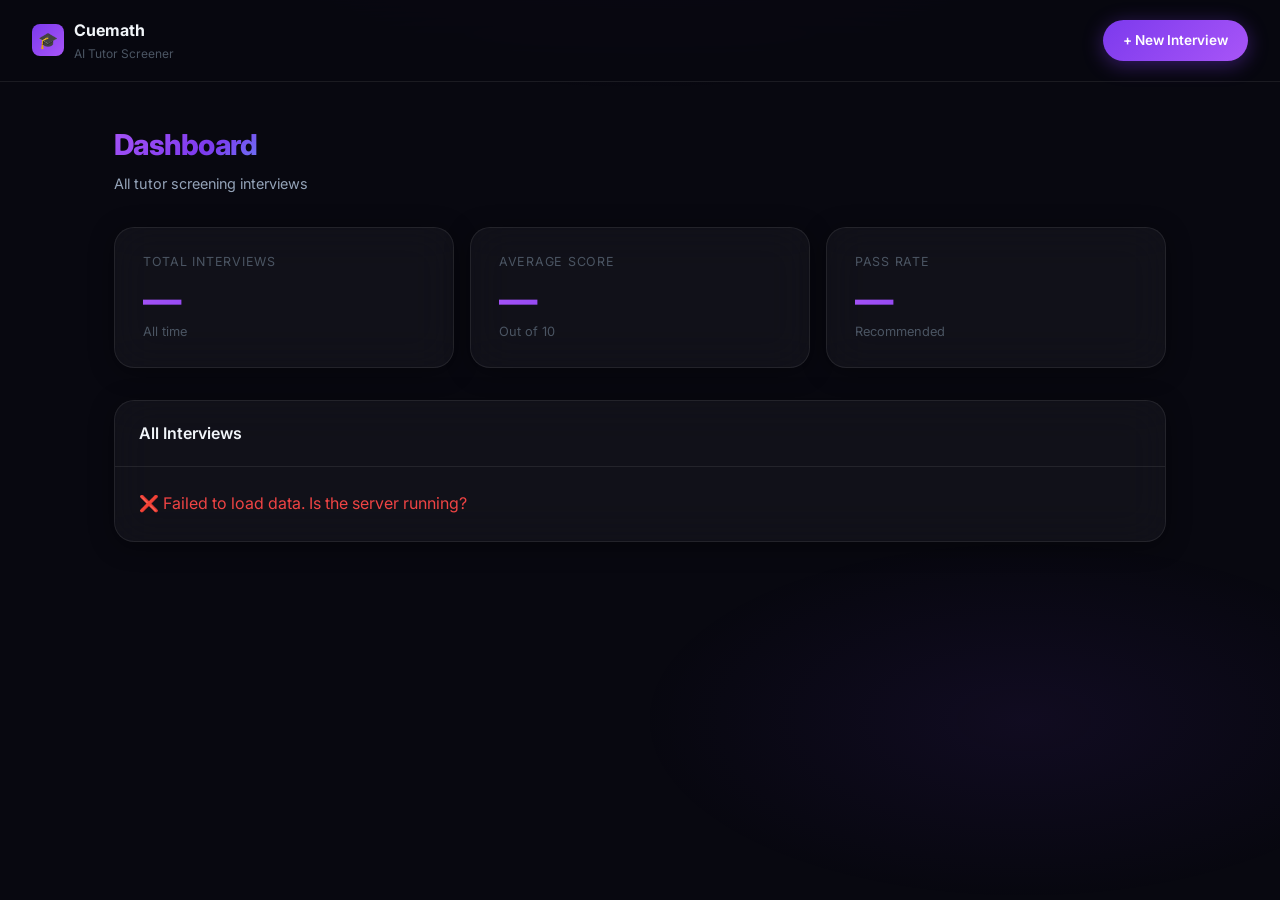
==== frontend/dashboard.html @ 93044265 "feat: full implementation - backend + premium frontend + dashboard" ====
<!DOCTYPE html>
<html lang="en">
<head>
  <meta charset="UTF-8" />
  <meta name="viewport" content="width=device-width, initial-scale=1.0" />
  <title>Dashboard — Cuemath AI Tutor Screener</title>
  <meta name="description" content="Admin dashboard for Cuemath AI Tutor Screener — view all past interviews and assessment results." />
  <link rel="stylesheet" href="style.css" />
  <link rel="icon" href="data:image/svg+xml,<svg xmlns='http://www.w3.org/2000/svg' viewBox='0 0 100 100'><text y='.9em' font-size='90'>📋</text></svg>" />
  <style>
    .page { position: relative; z-index: 1; min-height: 100vh; }

    /* NAV */
    .nav {
      display: flex; align-items: center; justify-content: space-between;
      padding: 18px 32px; border-bottom: 1px solid var(--border-glass);
      background: rgba(8,8,16,0.8); backdrop-filter: blur(20px);
      position: sticky; top: 0; z-index: 100;
    }
    .nav-left { display: flex; align-items: center; gap: 10px; }
    .nav-logo-dot {
      width: 32px; height: 32px; border-radius: 8px;
      background: linear-gradient(135deg, #7c3aed, #a855f7);
      display: flex; align-items: center; justify-content: center; font-size: 16px;
    }
    .nav-text { font-weight: 700; font-size: 1rem; }
    .nav-sub  { font-size: 0.75rem; color: var(--text-muted); }

    /* MAIN */
    main { max-width: 1100px; margin: 0 auto; padding: 40px 24px 80px; }

    /* PAGE HEADER */
    .page-header {
      display: flex; align-items: flex-end; justify-content: space-between; margin-bottom: 32px; flex-wrap: wrap; gap: 16px;
    }
    .page-header h1 { font-size: 1.8rem; margin-bottom: 4px; }
    .page-header p { font-size: 0.9rem; }

    /* STATS ROW */
    .stats-row {
      display: grid; grid-template-columns: repeat(3, 1fr); gap: 16px; margin-bottom: 32px;
    }
    .stat-card { padding: 24px 28px; }
    .stat-label { font-size: 0.78rem; text-transform: uppercase; letter-spacing: 0.06em; color: var(--text-muted); margin-bottom: 8px; }
    .stat-value { font-size: 2.4rem; font-weight: 800; line-height: 1; }
    .stat-sub   { font-size: 0.8rem; color: var(--text-muted); margin-top: 4px; }

    /* TABLE */
    .table-card { overflow: hidden; }
    .table-header {
      display: flex; align-items: center; justify-content: space-between;
      padding: 20px 24px; border-bottom: 1px solid var(--border-glass);
    }
    .table-header h2 { font-size: 1rem; font-weight: 600; }

    .sessions-table { width: 100%; border-collapse: collapse; }
    .sessions-table th {
      padding: 12px 20px; text-align: left; font-size: 0.75rem; font-weight: 600;
      text-transform: uppercase; letter-spacing: 0.06em; color: var(--text-muted);
      border-bottom: 1px solid var(--border-glass); background: rgba(0,0,0,0.2);
    }
    .sessions-table td {
      padding: 14px 20px; font-size: 0.88rem; color: var(--text-primary);
      border-bottom: 1px solid rgba(255,255,255,0.04);
      vertical-align: middle;
    }
    .sessions-table tr:hover td { background: rgba(255,255,255,0.02); }
    .sessions-table tr:last-child td { border-bottom: none; }

    .candidate-cell { display: flex; align-items: center; gap: 10px; }
    .cand-avatar {
      width: 34px; height: 34px; border-radius: 50%; flex-shrink: 0;
      background: linear-gradient(135deg, rgba(124,58,237,0.3), rgba(168,85,247,0.2));
      border: 1px solid rgba(124,58,237,0.3);
      display: flex; align-items: center; justify-content: center;
      font-size: 14px; font-weight: 700; color: var(--accent-light);
    }
    .cand-name { font-weight: 600; }
    .cand-date { font-size: 0.75rem; color: var(--text-muted); }

    .score-pill {
      display: inline-flex; align-items: center; gap: 4px;
      padding: 3px 10px; border-radius: var(--radius-full);
      font-weight: 700; font-size: 0.85rem;
    }
    .score-high { background: rgba(16,185,129,0.15); color: var(--accent-green); }
    .score-mid  { background: rgba(245,158,11,0.15);  color: var(--accent-amber); }
    .score-low  { background: rgba(239,68,68,0.15);   color: var(--accent-red);   }
    .score-none { background: rgba(148,163,184,0.1);  color: var(--text-muted);   }

    /* Empty state */
    .empty-state {
      display: flex; flex-direction: column; align-items: center;
      padding: 80px 40px; text-align: center; gap: 16px;
    }
    .empty-icon { font-size: 48px; }

    /* Loading skeleton */
    .skeleton {
      background: linear-gradient(90deg, rgba(255,255,255,0.05) 25%, rgba(255,255,255,0.1) 50%, rgba(255,255,255,0.05) 75%);
      background-size: 200% 100%;
      animation: shimmer 1.5s infinite;
      border-radius: 6px; height: 16px;
    }

    @media (max-width: 768px) {
      .stats-row { grid-template-columns: 1fr 1fr; }
      .sessions-table th:nth-child(4),
      .sessions-table td:nth-child(4) { display: none; }
      .nav { padding: 14px 20px; }
    }
    @media (max-width: 480px) {
      .stats-row { grid-template-columns: 1fr; }
    }
  </style>
</head>
<body>
<div class="page">

  <!-- NAV -->
  <nav class="nav">
    <div class="nav-left">
      <div class="nav-logo-dot">🎓</div>
      <div>
        <div class="nav-text">Cuemath</div>
        <div class="nav-sub">AI Tutor Screener</div>
      </div>
    </div>
    <a href="index.html" class="btn btn-primary" style="font-size:0.85rem; padding:10px 20px">+ New Interview</a>
  </nav>

  <main>

    <!-- Page Header -->
    <div class="page-header animate-fadeIn">
      <div>
        <h1 class="gradient-text">Dashboard</h1>
        <p>All tutor screening interviews</p>
      </div>
      <div id="last-updated" style="font-size:0.8rem; color:var(--text-muted)"></div>
    </div>

    <!-- Stats -->
    <div class="stats-row" id="stats-row">
      <div class="glass-card stat-card animate-fadeIn">
        <div class="stat-label">Total Interviews</div>
        <div class="stat-value gradient-text" id="stat-total">—</div>
        <div class="stat-sub">All time</div>
      </div>
      <div class="glass-card stat-card animate-fadeIn" style="animation-delay:0.1s">
        <div class="stat-label">Average Score</div>
        <div class="stat-value gradient-text" id="stat-avg">—</div>
        <div class="stat-sub">Out of 10</div>
      </div>
      <div class="glass-card stat-card animate-fadeIn" style="animation-delay:0.2s">
        <div class="stat-label">Pass Rate</div>
        <div class="stat-value gradient-text" id="stat-pass">—</div>
        <div class="stat-sub">Recommended</div>
      </div>
    </div>

    <!-- Table -->
    <div class="glass-card table-card animate-fadeIn" style="animation-delay:0.3s">
      <div class="table-header">
        <h2>All Interviews</h2>
        <span id="table-count" style="font-size:0.82rem; color:var(--text-muted)"></span>
      </div>
      <div id="table-body">
        <!-- Loading skeletons -->
        <div style="padding:20px 24px; display:flex; flex-direction:column; gap:12px">
          <div class="skeleton" style="width:80%"></div>
          <div class="skeleton" style="width:60%"></div>
          <div class="skeleton" style="width:70%"></div>
        </div>
      </div>
    </div>

  </main>
</div>

<script>
async function loadDashboard() {
  try {
    const res = await fetch('/api/dashboard');
    const data = await res.json();

    // Stats
    document.getElementById('stat-total').textContent = data.stats.total_interviews;
    document.getElementById('stat-avg').textContent   = data.stats.avg_score || '—';
    document.getElementById('stat-pass').textContent  = data.stats.total_interviews > 0
      ? `${data.stats.pass_rate}%`
      : '—';

    document.getElementById('last-updated').textContent =
      'Updated ' + new Date().toLocaleTimeString([], { hour: '2-digit', minute: '2-digit' });

    // Table
    const tableBody = document.getElementById('table-body');
    if (data.sessions.length === 0) {
      tableBody.innerHTML = `
        <div class="empty-state">
          <div class="empty-icon">🎙️</div>
          <h3>No interviews yet</h3>
          <p>Start the first screening interview to see results here.</p>
          <a href="index.html" class="btn btn-primary" style="margin-top:8px">Start Interview</a>
        </div>`;
      return;
    }

    document.getElementById('table-count').textContent = `${data.sessions.length} interview${data.sessions.length !== 1 ? 's' : ''}`;

    const table = document.createElement('table');
    table.className = 'sessions-table';
    table.innerHTML = `
      <thead>
        <tr>
          <th>Candidate</th>
          <th>Status</th>
          <th>Score</th>
          <th>Recommendation</th>
          <th>Action</th>
        </tr>
      </thead>
      <tbody id="tbody"></tbody>`;

    tableBody.innerHTML = '';
    tableBody.appendChild(table);

    const tbody = table.querySelector('#tbody');
    for (const s of data.sessions) {
      const initials = s.candidate_name.split(' ').map(w => w[0]).join('').toUpperCase().slice(0, 2);
      const dateStr = new Date(s.start_time + 'Z').toLocaleDateString('en-GB', {
        day: 'numeric', month: 'short', year: 'numeric'
      });

      const statusBadge = s.status === 'completed'
        ? '<span class="badge badge-green">✓ Completed</span>'
        : '<span class="badge badge-amber">⏳ In Progress</span>';

      let scoreHtml = '<span class="score-pill score-none">—</span>';
      if (s.overall_score !== null) {
        const sc = s.overall_score >= 7 ? 'high' : s.overall_score >= 5 ? 'mid' : 'low';
        scoreHtml = `<span class="score-pill score-${sc}">${s.overall_score}/10</span>`;
      }

      let recHtml = '—';
      if (s.recommendation) {
        const recMap = {
          'Move to next round':      { cls: 'badge-green', icon: '✅' },
          'Do not move forward':     { cls: 'badge-red',   icon: '❌' },
          'Consider with reservations': { cls: 'badge-amber', icon: '⚠️' },
        };
        const rm = recMap[s.recommendation] || { cls: 'badge-grey', icon: '•' };
        recHtml = `<span class="badge ${rm.cls}">${rm.icon} ${s.recommendation}</span>`;
      }

      const actionHtml = s.status === 'completed'
        ? `<a href="report.html?session_id=${s.id}" class="btn btn-ghost" style="padding:6px 14px; font-size:0.82rem">View Report →</a>`
        : '<span style="font-size:0.82rem; color:var(--text-muted)">In progress…</span>';

      const tr = document.createElement('tr');
      tr.innerHTML = `
        <td>
          <div class="candidate-cell">
            <div class="cand-avatar">${initials}</div>
            <div>
              <div class="cand-name">${escapeHtml(s.candidate_name)}</div>
              <div class="cand-date">${dateStr}</div>
            </div>
          </div>
        </td>
        <td>${statusBadge}</td>
        <td>${scoreHtml}</td>
        <td>${recHtml}</td>
        <td>${actionHtml}</td>`;
      tbody.appendChild(tr);
    }
  } catch (err) {
    console.error(err);
    document.getElementById('table-body').innerHTML =
      '<p style="padding:24px; color:var(--accent-red)">❌ Failed to load data. Is the server running?</p>';
  }
}

function escapeHtml(text) {
  return text.replace(/&/g,'&amp;').replace(/</g,'&lt;').replace(/>/g,'&gt;');
}

loadDashboard();
// Auto-refresh every 30 seconds
setInterval(loadDashboard, 30000);
</script>
</body>
</html>
---- frontend/style.css ----
/* ============================================================
   AI Tutor Screener — Global Styles
   Dark mode, glassmorphism, premium animations
   ============================================================ */

@import url('https://fonts.googleapis.com/css2?family=Inter:wght@300;400;500;600;700;800&display=swap');

/* --- CSS Variables --- */
:root {
  --bg-primary: #080810;
  --bg-secondary: #0f0f1a;
  --bg-card: #13131f;
  --bg-glass: rgba(255, 255, 255, 0.04);
  --bg-glass-hover: rgba(255, 255, 255, 0.07);

  --accent-primary: #7c3aed;
  --accent-light: #a855f7;
  --accent-glow: rgba(124, 58, 237, 0.4);
  --accent-green: #10b981;
  --accent-green-glow: rgba(16, 185, 129, 0.3);
  --accent-red: #ef4444;
  --accent-red-glow: rgba(239, 68, 68, 0.4);
  --accent-amber: #f59e0b;
  --accent-amber-glow: rgba(245, 158, 11, 0.3);

  --text-primary: #f1f5f9;
  --text-secondary: #94a3b8;
  --text-muted: #4b5563;

  --border-glass: rgba(255, 255, 255, 0.08);
  --border-purple: rgba(124, 58, 237, 0.3);

  --radius-sm: 8px;
  --radius-md: 14px;
  --radius-lg: 20px;
  --radius-xl: 28px;
  --radius-full: 9999px;

  --shadow-card: 0 4px 24px rgba(0, 0, 0, 0.4);
  --shadow-glow: 0 0 40px var(--accent-glow);
  --shadow-green: 0 0 30px var(--accent-green-glow);
  --shadow-red: 0 0 30px var(--accent-red-glow);
  --shadow-amber: 0 0 30px var(--accent-amber-glow);

  --transition: all 0.3s cubic-bezier(0.4, 0, 0.2, 1);
}

/* --- Reset & Base --- */
*, *::before, *::after { box-sizing: border-box; margin: 0; padding: 0; }

html { scroll-behavior: smooth; }

body {
  font-family: 'Inter', -apple-system, sans-serif;
  background: var(--bg-primary);
  color: var(--text-primary);
  min-height: 100vh;
  line-height: 1.6;
  -webkit-font-smoothing: antialiased;
}

/* Subtle noise/grid background */
body::before {
  content: '';
  position: fixed;
  inset: 0;
  background-image:
    radial-gradient(ellipse 80% 50% at 50% -20%, rgba(124, 58, 237, 0.15) 0%, transparent 60%),
    radial-gradient(ellipse 60% 40% at 80% 80%, rgba(124, 58, 237, 0.08) 0%, transparent 50%);
  pointer-events: none;
  z-index: 0;
}

/* --- Typography --- */
h1 { font-size: clamp(1.8rem, 4vw, 2.8rem); font-weight: 800; letter-spacing: -0.02em; }
h2 { font-size: clamp(1.3rem, 3vw, 1.8rem); font-weight: 700; }
h3 { font-size: 1.1rem; font-weight: 600; }
p  { color: var(--text-secondary); }

.gradient-text {
  background: linear-gradient(135deg, #a855f7 0%, #7c3aed 50%, #60a5fa 100%);
  -webkit-background-clip: text;
  -webkit-text-fill-color: transparent;
  background-clip: text;
}

/* --- Glass Card --- */
.glass-card {
  background: var(--bg-glass);
  backdrop-filter: blur(20px);
  -webkit-backdrop-filter: blur(20px);
  border: 1px solid var(--border-glass);
  border-radius: var(--radius-lg);
  box-shadow: var(--shadow-card);
}

/* --- Buttons --- */
.btn {
  display: inline-flex;
  align-items: center;
  gap: 8px;
  padding: 12px 24px;
  border-radius: var(--radius-full);
  font-family: 'Inter', sans-serif;
  font-size: 0.95rem;
  font-weight: 600;
  cursor: pointer;
  border: none;
  transition: var(--transition);
  text-decoration: none;
  white-space: nowrap;
}

.btn-primary {
  background: linear-gradient(135deg, #7c3aed, #a855f7);
  color: white;
  box-shadow: 0 4px 20px var(--accent-glow);
}
.btn-primary:hover:not(:disabled) {
  transform: translateY(-2px);
  box-shadow: 0 8px 30px var(--accent-glow);
}
.btn-primary:disabled {
  opacity: 0.5;
  cursor: not-allowed;
  transform: none;
}

.btn-ghost {
  background: var(--bg-glass);
  color: var(--text-secondary);
  border: 1px solid var(--border-glass);
}
.btn-ghost:hover { background: var(--bg-glass-hover); color: var(--text-primary); }

.btn-danger {
  background: rgba(239, 68, 68, 0.15);
  color: var(--accent-red);
  border: 1px solid rgba(239, 68, 68, 0.2);
}
.btn-danger:hover { background: rgba(239, 68, 68, 0.25); }

/* --- Inputs --- */
.input {
  width: 100%;
  background: rgba(255,255,255,0.05);
  border: 1px solid var(--border-glass);
  border-radius: var(--radius-md);
  padding: 14px 18px;
  color: var(--text-primary);
  font-family: 'Inter', sans-serif;
  font-size: 1rem;
  outline: none;
  transition: var(--transition);
}
.input::placeholder { color: var(--text-muted); }
.input:focus {
  border-color: var(--accent-primary);
  box-shadow: 0 0 0 3px rgba(124, 58, 237, 0.2);
}

/* --- Badges --- */
.badge {
  display: inline-flex;
  align-items: center;
  gap: 5px;
  padding: 4px 10px;
  border-radius: var(--radius-full);
  font-size: 0.75rem;
  font-weight: 600;
}
.badge-green  { background: rgba(16,185,129,0.15); color: var(--accent-green); border: 1px solid rgba(16,185,129,0.2); }
.badge-red    { background: rgba(239,68,68,0.15); color: var(--accent-red); border: 1px solid rgba(239,68,68,0.2); }
.badge-amber  { background: rgba(245,158,11,0.15); color: var(--accent-amber); border: 1px solid rgba(245,158,11,0.2); }
.badge-purple { background: rgba(124,58,237,0.15); color: var(--accent-light); border: 1px solid rgba(124,58,237,0.2); }
.badge-grey   { background: rgba(148,163,184,0.1); color: var(--text-secondary); border: 1px solid var(--border-glass); }

/* --- Scrollbar --- */
::-webkit-scrollbar { width: 5px; }
::-webkit-scrollbar-track { background: transparent; }
::-webkit-scrollbar-thumb { background: rgba(124, 58, 237, 0.3); border-radius: 10px; }

/* --- Animations --- */
@keyframes fadeIn {
  from { opacity: 0; transform: translateY(12px); }
  to   { opacity: 1; transform: translateY(0); }
}

@keyframes fadeInLeft {
  from { opacity: 0; transform: translateX(-16px); }
  to   { opacity: 1; transform: translateX(0); }
}

@keyframes fadeInRight {
  from { opacity: 0; transform: translateX(16px); }
  to   { opacity: 1; transform: translateX(0); }
}

@keyframes pulse-ring {
  0%   { transform: scale(1);   opacity: 0.8; }
  100% { transform: scale(1.8); opacity: 0; }
}

@keyframes pulse-glow {
  0%, 100% { box-shadow: 0 0 20px var(--accent-red-glow); }
  50%       { box-shadow: 0 0 40px var(--accent-red-glow), 0 0 60px var(--accent-red-glow); }
}

@keyframes wave-bar {
  0%, 100% { transform: scaleY(0.3); }
  50%       { transform: scaleY(1); }
}

@keyframes spin {
  to { transform: rotate(360deg); }
}

@keyframes float {
  0%, 100% { transform: translateY(0px); }
  50%       { transform: translateY(-8px); }
}

@keyframes shimmer {
  from { background-position: -200% 0; }
  to   { background-position: 200% 0; }
}

.animate-fadeIn    { animation: fadeIn 0.4s ease forwards; }
.animate-float     { animation: float 3s ease-in-out infinite; }
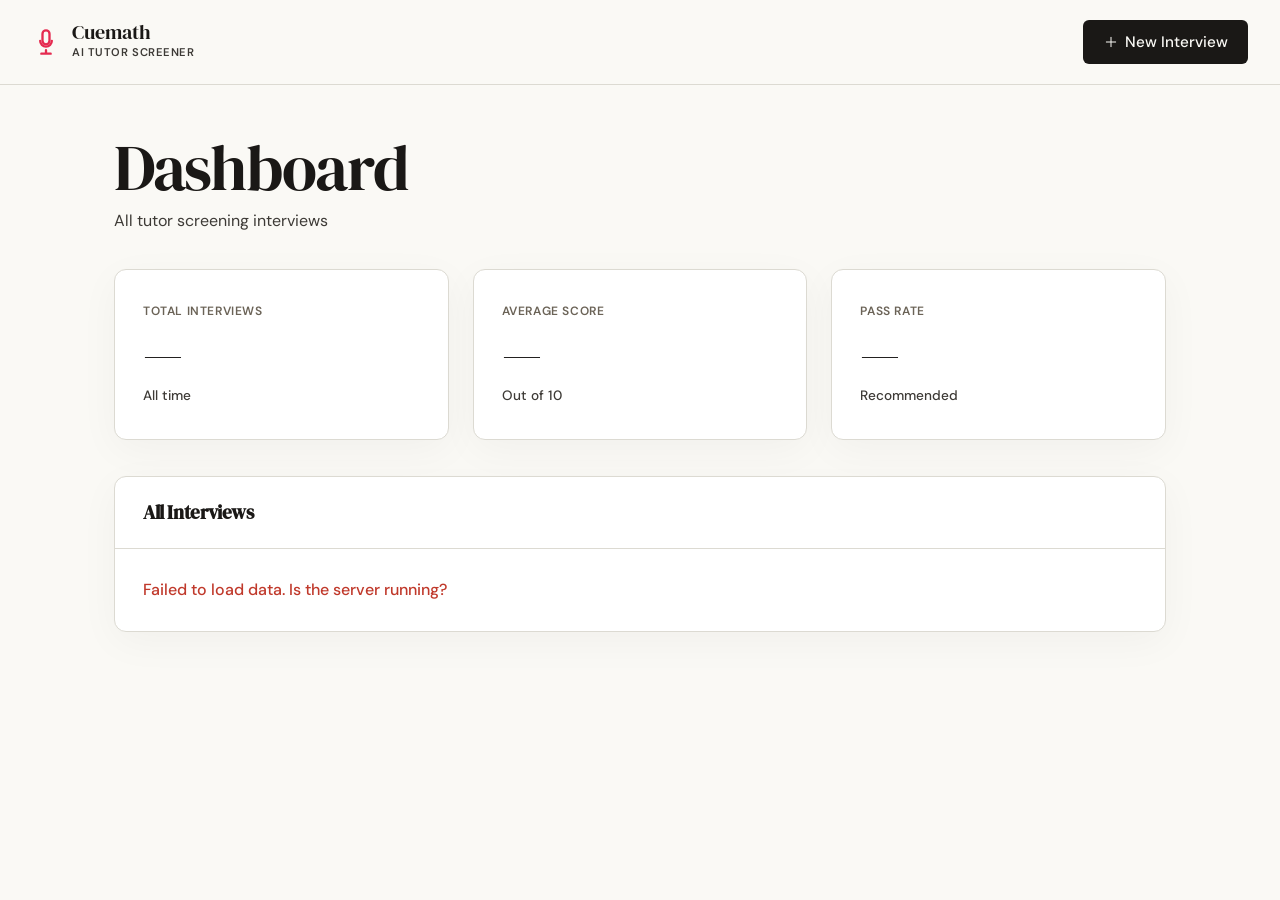
==== commit 52bb5cc1: "feat: complete UI migration for dashboard and report, removing emojis" ====
--- a/frontend/dashboard.html
+++ b/frontend/dashboard.html
@@ -5,99 +5,103 @@
   <meta name="viewport" content="width=device-width, initial-scale=1.0" />
   <title>Dashboard — Cuemath AI Tutor Screener</title>
   <meta name="description" content="Admin dashboard for Cuemath AI Tutor Screener — view all past interviews and assessment results." />
+  <link rel="preconnect" href="https://fonts.googleapis.com">
+  <link rel="preconnect" href="https://fonts.gstatic.com" crossorigin>
+  <link href="https://fonts.googleapis.com/css2?family=DM+Serif+Display:ital@0;1&family=DM+Sans:wght@400;500;600&display=swap" rel="stylesheet">
   <link rel="stylesheet" href="style.css" />
-  <link rel="icon" href="data:image/svg+xml,<svg xmlns='http://www.w3.org/2000/svg' viewBox='0 0 100 100'><text y='.9em' font-size='90'>📋</text></svg>" />
   <style>
     .page { position: relative; z-index: 1; min-height: 100vh; }
 
     /* NAV */
     .nav {
       display: flex; align-items: center; justify-content: space-between;
-      padding: 18px 32px; border-bottom: 1px solid var(--border-glass);
-      background: rgba(8,8,16,0.8); backdrop-filter: blur(20px);
+      padding: 1.25rem 2rem; border-bottom: 1px solid var(--border);
+      background: var(--paper);
       position: sticky; top: 0; z-index: 100;
     }
-    .nav-left { display: flex; align-items: center; gap: 10px; }
-    .nav-logo-dot {
-      width: 32px; height: 32px; border-radius: 8px;
-      background: linear-gradient(135deg, #7c3aed, #a855f7);
-      display: flex; align-items: center; justify-content: center; font-size: 16px;
-    }
-    .nav-text { font-weight: 700; font-size: 1rem; }
-    .nav-sub  { font-size: 0.75rem; color: var(--text-muted); }
+    .nav-left { display: flex; align-items: center; gap: 12px; }
+    .nav-logo-icon {
+      width: 28px; height: 28px;
+      color: var(--accent);
+    }
+    .nav-logo-icon svg { width: 100%; height: 100%; stroke-width: 2px; }
+    .nav-text { font-family: var(--font-display); font-size: 1.25rem; color: var(--ink); line-height: 1; margin-bottom: 2px; }
+    .nav-sub  { font-size: 0.70rem; color: var(--ink-soft); text-transform: uppercase; letter-spacing: 0.05em; font-weight: 600; }
 
     /* MAIN */
-    main { max-width: 1100px; margin: 0 auto; padding: 40px 24px 80px; }
+    main { max-width: 1100px; margin: 0 auto; padding: 48px 24px 80px; }
 
     /* PAGE HEADER */
     .page-header {
-      display: flex; align-items: flex-end; justify-content: space-between; margin-bottom: 32px; flex-wrap: wrap; gap: 16px;
-    }
-    .page-header h1 { font-size: 1.8rem; margin-bottom: 4px; }
-    .page-header p { font-size: 0.9rem; }
+      display: flex; align-items: flex-end; justify-content: space-between; margin-bottom: 36px; flex-wrap: wrap; gap: 16px;
+    }
+    .page-header h1 { margin-bottom: 4px; }
+    .page-header p { font-size: 1rem; color: var(--ink-soft); }
 
     /* STATS ROW */
     .stats-row {
-      display: grid; grid-template-columns: repeat(3, 1fr); gap: 16px; margin-bottom: 32px;
-    }
-    .stat-card { padding: 24px 28px; }
-    .stat-label { font-size: 0.78rem; text-transform: uppercase; letter-spacing: 0.06em; color: var(--text-muted); margin-bottom: 8px; }
-    .stat-value { font-size: 2.4rem; font-weight: 800; line-height: 1; }
-    .stat-sub   { font-size: 0.8rem; color: var(--text-muted); margin-top: 4px; }
+      display: grid; grid-template-columns: repeat(3, 1fr); gap: 24px; margin-bottom: 36px;
+    }
+    .stat-card { padding: 32px 28px; border: 1px solid var(--border); box-shadow: var(--shadow-card); background: var(--paper-card); }
+    .stat-label { font-size: 0.75rem; font-weight: 600; text-transform: uppercase; letter-spacing: 0.05em; color: var(--ink-muted); margin-bottom: 8px; }
+    .stat-value { font-family: var(--font-display); font-size: 3rem; line-height: 1; color: var(--ink); }
+    .stat-sub   { font-size: 0.85rem; color: var(--ink-soft); margin-top: 8px; font-weight: 500; }
 
     /* TABLE */
-    .table-card { overflow: hidden; }
+    .table-card { overflow: hidden; background: var(--paper-card); border: 1px solid var(--border); box-shadow: var(--shadow-card); border-radius: var(--radius-md); }
     .table-header {
       display: flex; align-items: center; justify-content: space-between;
-      padding: 20px 24px; border-bottom: 1px solid var(--border-glass);
-    }
-    .table-header h2 { font-size: 1rem; font-weight: 600; }
+      padding: 24px 28px; border-bottom: 1px solid var(--border);
+    }
+    .table-header h2 { font-size: 1.2rem; font-weight: 600; margin: 0; }
+    .table-count { font-size: 0.85rem; font-weight: 500; color: var(--ink-muted); }
 
     .sessions-table { width: 100%; border-collapse: collapse; }
     .sessions-table th {
-      padding: 12px 20px; text-align: left; font-size: 0.75rem; font-weight: 600;
-      text-transform: uppercase; letter-spacing: 0.06em; color: var(--text-muted);
-      border-bottom: 1px solid var(--border-glass); background: rgba(0,0,0,0.2);
+      padding: 14px 28px; text-align: left; font-size: 0.75rem; font-weight: 600;
+      text-transform: uppercase; letter-spacing: 0.05em; color: var(--ink-soft);
+      border-bottom: 1px solid var(--border-soft); background: var(--paper-warm);
     }
     .sessions-table td {
-      padding: 14px 20px; font-size: 0.88rem; color: var(--text-primary);
-      border-bottom: 1px solid rgba(255,255,255,0.04);
+      padding: 16px 28px; font-size: 0.95rem; color: var(--ink);
+      border-bottom: 1px solid var(--border-soft);
       vertical-align: middle;
     }
-    .sessions-table tr:hover td { background: rgba(255,255,255,0.02); }
+    .sessions-table tr:hover td { background: var(--paper-warm); }
     .sessions-table tr:last-child td { border-bottom: none; }
 
-    .candidate-cell { display: flex; align-items: center; gap: 10px; }
+    .candidate-cell { display: flex; align-items: center; gap: 12px; }
     .cand-avatar {
-      width: 34px; height: 34px; border-radius: 50%; flex-shrink: 0;
-      background: linear-gradient(135deg, rgba(124,58,237,0.3), rgba(168,85,247,0.2));
-      border: 1px solid rgba(124,58,237,0.3);
+      width: 36px; height: 36px; border-radius: 50%; flex-shrink: 0;
+      background: var(--paper-warm);
+      border: 1px solid var(--border);
       display: flex; align-items: center; justify-content: center;
-      font-size: 14px; font-weight: 700; color: var(--accent-light);
-    }
-    .cand-name { font-weight: 600; }
-    .cand-date { font-size: 0.75rem; color: var(--text-muted); }
+      font-size: 14px; font-family: var(--font-display); color: var(--ink);
+    }
+    .cand-name { font-weight: 500; }
+    .cand-date { font-size: 0.8rem; color: var(--ink-muted); }
 
     .score-pill {
       display: inline-flex; align-items: center; gap: 4px;
       padding: 3px 10px; border-radius: var(--radius-full);
-      font-weight: 700; font-size: 0.85rem;
-    }
-    .score-high { background: rgba(16,185,129,0.15); color: var(--accent-green); }
-    .score-mid  { background: rgba(245,158,11,0.15);  color: var(--accent-amber); }
-    .score-low  { background: rgba(239,68,68,0.15);   color: var(--accent-red);   }
-    .score-none { background: rgba(148,163,184,0.1);  color: var(--text-muted);   }
+      font-weight: 600; font-size: 0.85rem;
+    }
+    .score-high { background: rgba(43, 122, 80, 0.1); color: var(--accent-green); }
+    .score-mid  { background: rgba(184, 115, 51, 0.1); color: var(--accent-amber); }
+    .score-low  { background: var(--danger-light); color: var(--danger); }
+    .score-none { background: var(--paper-warm); color: var(--ink-muted); }
 
     /* Empty state */
     .empty-state {
       display: flex; flex-direction: column; align-items: center;
       padding: 80px 40px; text-align: center; gap: 16px;
     }
-    .empty-icon { font-size: 48px; }
+    .empty-icon { width: 56px; height: 56px; color: var(--ink-muted); }
+    .empty-icon svg { width: 100%; height: 100%; stroke-width: 1.5px; }
 
     /* Loading skeleton */
     .skeleton {
-      background: linear-gradient(90deg, rgba(255,255,255,0.05) 25%, rgba(255,255,255,0.1) 50%, rgba(255,255,255,0.05) 75%);
+      background: linear-gradient(90deg, var(--paper-warm) 25%, var(--border-soft) 50%, var(--paper-warm) 75%);
       background-size: 200% 100%;
       animation: shimmer 1.5s infinite;
       border-radius: 6px; height: 16px;
@@ -108,6 +112,7 @@
       .sessions-table th:nth-child(4),
       .sessions-table td:nth-child(4) { display: none; }
       .nav { padding: 14px 20px; }
+      .stat-card { padding: 24px 20px; }
     }
     @media (max-width: 480px) {
       .stats-row { grid-template-columns: 1fr; }
@@ -120,13 +125,18 @@
   <!-- NAV -->
   <nav class="nav">
     <div class="nav-left">
-      <div class="nav-logo-dot">🎓</div>
+      <div class="nav-logo-icon">
+        <svg viewBox="0 0 24 24" fill="none" class="icon"><path d="M12 14c1.66 0 3-1.34 3-3V5c0-1.66-1.34-3-3-3S9 3.34 9 5v6c0 1.66 1.34 3 3 3z"/><path d="M17 11c0 2.76-2.24 5-5 5s-5-2.24-5-5M12 19v3M8 22h8"/></svg>
+      </div>
       <div>
         <div class="nav-text">Cuemath</div>
         <div class="nav-sub">AI Tutor Screener</div>
       </div>
     </div>
-    <a href="index.html" class="btn btn-primary" style="font-size:0.85rem; padding:10px 20px">+ New Interview</a>
+    <a href="index.html" class="btn btn-primary" style="padding:10px 20px">
+      <svg viewBox="0 0 24 24" fill="none" class="icon" style="width:16px;height:16px;margin-right:-4px;"><line x1="12" y1="5" x2="12" y2="19"/><line x1="5" y1="12" x2="19" y2="12"/></svg>
+      New Interview
+    </a>
   </nav>
 
   <main>
@@ -134,40 +144,40 @@
     <!-- Page Header -->
     <div class="page-header animate-fadeIn">
       <div>
-        <h1 class="gradient-text">Dashboard</h1>
+        <h1 class="font-display">Dashboard</h1>
         <p>All tutor screening interviews</p>
       </div>
-      <div id="last-updated" style="font-size:0.8rem; color:var(--text-muted)"></div>
+      <div id="last-updated" style="font-size:0.85rem; color:var(--ink-muted); font-weight:500;"></div>
     </div>
 
     <!-- Stats -->
     <div class="stats-row" id="stats-row">
-      <div class="glass-card stat-card animate-fadeIn">
+      <div class="card stat-card animate-fadeIn">
         <div class="stat-label">Total Interviews</div>
-        <div class="stat-value gradient-text" id="stat-total">—</div>
+        <div class="stat-value" id="stat-total">—</div>
         <div class="stat-sub">All time</div>
       </div>
-      <div class="glass-card stat-card animate-fadeIn" style="animation-delay:0.1s">
+      <div class="card stat-card animate-fadeIn" style="animation-delay:0.1s">
         <div class="stat-label">Average Score</div>
-        <div class="stat-value gradient-text" id="stat-avg">—</div>
+        <div class="stat-value" id="stat-avg">—</div>
         <div class="stat-sub">Out of 10</div>
       </div>
-      <div class="glass-card stat-card animate-fadeIn" style="animation-delay:0.2s">
+      <div class="card stat-card animate-fadeIn" style="animation-delay:0.2s">
         <div class="stat-label">Pass Rate</div>
-        <div class="stat-value gradient-text" id="stat-pass">—</div>
+        <div class="stat-value" id="stat-pass">—</div>
         <div class="stat-sub">Recommended</div>
       </div>
     </div>
 
     <!-- Table -->
-    <div class="glass-card table-card animate-fadeIn" style="animation-delay:0.3s">
+    <div class="card table-card animate-fadeIn" style="animation-delay:0.3s">
       <div class="table-header">
-        <h2>All Interviews</h2>
-        <span id="table-count" style="font-size:0.82rem; color:var(--text-muted)"></span>
+        <h2 class="font-display">All Interviews</h2>
+        <span id="table-count" class="table-count"></span>
       </div>
       <div id="table-body">
         <!-- Loading skeletons -->
-        <div style="padding:20px 24px; display:flex; flex-direction:column; gap:12px">
+        <div style="padding:24px 28px; display:flex; flex-direction:column; gap:16px">
           <div class="skeleton" style="width:80%"></div>
           <div class="skeleton" style="width:60%"></div>
           <div class="skeleton" style="width:70%"></div>
@@ -199,9 +209,9 @@
     if (data.sessions.length === 0) {
       tableBody.innerHTML = `
         <div class="empty-state">
-          <div class="empty-icon">🎙️</div>
-          <h3>No interviews yet</h3>
-          <p>Start the first screening interview to see results here.</p>
+          <div class="empty-icon"><svg viewBox="0 0 24 24" fill="none" class="icon"><path d="M12 14c1.66 0 3-1.34 3-3V5c0-1.66-1.34-3-3-3S9 3.34 9 5v6c0 1.66 1.34 3 3 3z"/><path d="M17 11c0 2.76-2.24 5-5 5s-5-2.24-5-5M12 19v3M8 22h8"/></svg></div>
+          <h3 class="font-display">No interviews yet</h3>
+          <p style="color:var(--ink-soft); font-size:1rem; margin-top:-8px;">Start the first screening interview to see results here.</p>
           <a href="index.html" class="btn btn-primary" style="margin-top:8px">Start Interview</a>
         </div>`;
       return;
@@ -226,6 +236,11 @@
     tableBody.innerHTML = '';
     tableBody.appendChild(table);
 
+    const checkIcon = '<svg viewBox="0 0 24 24" fill="none" class="icon" style="width:12px;height:12px;vertical-align:-1px;"><polyline points="20 6 9 17 4 12"/></svg>';
+    const waitIcon = '<svg viewBox="0 0 24 24" fill="none" class="icon" style="width:12px;height:12px;vertical-align:-1px;"><circle cx="12" cy="12" r="10"/><polyline points="12 6 12 12 16 14"/></svg>';
+    const errorIcon = '<svg viewBox="0 0 24 24" fill="none" class="icon" style="width:12px;height:12px;vertical-align:-1px;"><line x1="18" y1="6" x2="6" y2="18"/><line x1="6" y1="6" x2="18" y2="18"/></svg>';
+    const warningIcon = '<svg viewBox="0 0 24 24" fill="none" class="icon" style="width:12px;height:12px;vertical-align:-1px;"><path d="M10.29 3.86L1.82 18a2 2 0 0 0 1.71 3h16.94a2 2 0 0 0 1.71-3L13.71 3.86a2 2 0 0 0-3.42 0z"/><line x1="12" y1="9" x2="12" y2="13"/><line x1="12" y1="17" x2="12.01" y2="17"/></svg>';
+
     const tbody = table.querySelector('#tbody');
     for (const s of data.sessions) {
       const initials = s.candidate_name.split(' ').map(w => w[0]).join('').toUpperCase().slice(0, 2);
@@ -234,8 +249,8 @@
       });
 
       const statusBadge = s.status === 'completed'
-        ? '<span class="badge badge-green">✓ Completed</span>'
-        : '<span class="badge badge-amber">⏳ In Progress</span>';
+        ? `<span class="badge badge-green">${checkIcon} Completed</span>`
+        : `<span class="badge badge-amber">${waitIcon} In Progress</span>`;
 
       let scoreHtml = '<span class="score-pill score-none">—</span>';
       if (s.overall_score !== null) {
@@ -246,9 +261,9 @@
       let recHtml = '—';
       if (s.recommendation) {
         const recMap = {
-          'Move to next round':      { cls: 'badge-green', icon: '✅' },
-          'Do not move forward':     { cls: 'badge-red',   icon: '❌' },
-          'Consider with reservations': { cls: 'badge-amber', icon: '⚠️' },
+          'Move to next round':      { cls: 'badge-green', icon: checkIcon },
+          'Do not move forward':     { cls: 'badge-red',   icon: errorIcon },
+          'Consider with reservations': { cls: 'badge-amber', icon: warningIcon },
         };
         const rm = recMap[s.recommendation] || { cls: 'badge-grey', icon: '•' };
         recHtml = `<span class="badge ${rm.cls}">${rm.icon} ${s.recommendation}</span>`;
@@ -256,7 +271,7 @@
 
       const actionHtml = s.status === 'completed'
         ? `<a href="report.html?session_id=${s.id}" class="btn btn-ghost" style="padding:6px 14px; font-size:0.82rem">View Report →</a>`
-        : '<span style="font-size:0.82rem; color:var(--text-muted)">In progress…</span>';
+        : '<span style="font-size:0.85rem; color:var(--ink-muted); font-weight:500;">In progress…</span>';
 
       const tr = document.createElement('tr');
       tr.innerHTML = `
@@ -278,7 +293,7 @@
   } catch (err) {
     console.error(err);
     document.getElementById('table-body').innerHTML =
-      '<p style="padding:24px; color:var(--accent-red)">❌ Failed to load data. Is the server running?</p>';
+      '<p style="padding:28px; color:var(--danger); font-weight:500;">Failed to load data. Is the server running?</p>';
   }
 }
 
--- a/frontend/style.css
+++ b/frontend/style.css
@@ -1,48 +1,72 @@
 /* ============================================================
-   AI Tutor Screener — Global Styles
-   Dark mode, glassmorphism, premium animations
+   AI Tutor Screener — Editoral Parchment Theme
+   Premium, Minimal, Elegant Design
    ============================================================ */
-
-@import url('https://fonts.googleapis.com/css2?family=Inter:wght@300;400;500;600;700;800&display=swap');
 
 /* --- CSS Variables --- */
 :root {
-  --bg-primary: #080810;
-  --bg-secondary: #0f0f1a;
-  --bg-card: #13131f;
-  --bg-glass: rgba(255, 255, 255, 0.04);
-  --bg-glass-hover: rgba(255, 255, 255, 0.07);
-
-  --accent-primary: #7c3aed;
-  --accent-light: #a855f7;
-  --accent-glow: rgba(124, 58, 237, 0.4);
-  --accent-green: #10b981;
-  --accent-green-glow: rgba(16, 185, 129, 0.3);
-  --accent-red: #ef4444;
-  --accent-red-glow: rgba(239, 68, 68, 0.4);
-  --accent-amber: #f59e0b;
-  --accent-amber-glow: rgba(245, 158, 11, 0.3);
-
-  --text-primary: #f1f5f9;
-  --text-secondary: #94a3b8;
-  --text-muted: #4b5563;
-
-  --border-glass: rgba(255, 255, 255, 0.08);
-  --border-purple: rgba(124, 58, 237, 0.3);
-
-  --radius-sm: 8px;
-  --radius-md: 14px;
+  /* Colors - Light Mode / "Editorial Parchment" Default */
+  --ink: #1a1816;
+  --ink-soft: #3d3a36;
+  --ink-muted: #6b6357;
+  --ink-faint: #9a9088;
+  --paper: #faf9f5;
+  --paper-warm: #f2f0eb;
+  --paper-card: #ffffff; /* Brightened slightly for premium contrast against paper */
+  --accent: #E52b50;
+  --accent-light: #fdecea;
+  --danger: #c0392b;
+  --danger-light: #fdecea;
+  --border: #dcdad2;
+  --border-soft: #e8e6df;
+  
+  --accent-green: #2B7A50;
+  --accent-amber: #B87333;
+
+  /* Fonts */
+  --font-display: 'DM Serif Display', Georgia, serif;
+  --font-body: 'DM Sans', -apple-system, blinkmacsystemfont, system-ui, sans-serif;
+
+  /* Sizing */
+  --max-width: 1200px;
+  --auth-width: 440px;
+
+  /* Spacing */
+  --radius-sm: 6px;
+  --radius-md: 12px;
   --radius-lg: 20px;
-  --radius-xl: 28px;
   --radius-full: 9999px;
 
-  --shadow-card: 0 4px 24px rgba(0, 0, 0, 0.4);
-  --shadow-glow: 0 0 40px var(--accent-glow);
-  --shadow-green: 0 0 30px var(--accent-green-glow);
-  --shadow-red: 0 0 30px var(--accent-red-glow);
-  --shadow-amber: 0 0 30px var(--accent-amber-glow);
-
-  --transition: all 0.3s cubic-bezier(0.4, 0, 0.2, 1);
+  /* Shadows - Elegant & Soft */
+  --shadow-card: 0 10px 40px rgba(0, 0, 0, 0.04);
+  --shadow-hover: 0 15px 50px rgba(0, 0, 0, 0.08);
+
+  --transition: all 0.3s cubic-bezier(0.25, 0.8, 0.25, 1);
+}
+
+@media (prefers-color-scheme: dark) {
+  :root {
+    /* Colors - Dark Mode / "Midnight Parchment" */
+    --ink: #e6e4dd;
+    --ink-soft: #d4d1ca;
+    --ink-muted: #a3a099;
+    --ink-faint: #7a7670;
+    --paper: #1c1b19;
+    --paper-warm: #282624;
+    --paper-card: #22201e;
+    --accent: #E52b50;
+    --accent-light: #5a2d3a;
+    --danger: #e74c3c;
+    --danger-light: #5a2420;
+    --border: #3d3a36;
+    --border-soft: #4a4540;
+    
+    --accent-green: #3ab575;
+    --accent-amber: #d99341;
+    
+    --shadow-card: 0 10px 40px rgba(0, 0, 0, 0.2);
+    --shadow-hover: 0 15px 50px rgba(0, 0, 0, 0.3);
+  }
 }
 
 /* --- Reset & Base --- */
@@ -51,59 +75,63 @@
 html { scroll-behavior: smooth; }
 
 body {
-  font-family: 'Inter', -apple-system, sans-serif;
-  background: var(--bg-primary);
-  color: var(--text-primary);
+  font-family: var(--font-body);
+  background-color: var(--paper);
+  color: var(--ink);
   min-height: 100vh;
   line-height: 1.6;
   -webkit-font-smoothing: antialiased;
-}
-
-/* Subtle noise/grid background */
-body::before {
-  content: '';
-  position: fixed;
-  inset: 0;
-  background-image:
-    radial-gradient(ellipse 80% 50% at 50% -20%, rgba(124, 58, 237, 0.15) 0%, transparent 60%),
-    radial-gradient(ellipse 60% 40% at 80% 80%, rgba(124, 58, 237, 0.08) 0%, transparent 50%);
-  pointer-events: none;
-  z-index: 0;
+  -moz-osx-font-smoothing: grayscale;
+  transition: background-color 0.3s, color 0.3s;
 }
 
 /* --- Typography --- */
-h1 { font-size: clamp(1.8rem, 4vw, 2.8rem); font-weight: 800; letter-spacing: -0.02em; }
-h2 { font-size: clamp(1.3rem, 3vw, 1.8rem); font-weight: 700; }
-h3 { font-size: 1.1rem; font-weight: 600; }
-p  { color: var(--text-secondary); }
+h1, h2, .font-display { 
+  font-family: var(--font-display); 
+  font-weight: 400; 
+  letter-spacing: -0.02em; 
+}
+h1 { font-size: clamp(2.5rem, 5vw, 4rem); line-height: 1.1; }
+h2 { font-size: clamp(1.75rem, 3vw, 2.5rem); line-height: 1.2; }
+h3 { font-size: 1.4rem; font-weight: 400; }
+p  { color: var(--ink-soft); }
 
 .gradient-text {
-  background: linear-gradient(135deg, #a855f7 0%, #7c3aed 50%, #60a5fa 100%);
-  -webkit-background-clip: text;
-  -webkit-text-fill-color: transparent;
-  background-clip: text;
-}
-
-/* --- Glass Card --- */
-.glass-card {
-  background: var(--bg-glass);
-  backdrop-filter: blur(20px);
-  -webkit-backdrop-filter: blur(20px);
-  border: 1px solid var(--border-glass);
-  border-radius: var(--radius-lg);
+  /* Removed gradient for premium editorial feel */
+  color: var(--ink);
+}
+
+/* Icons styling */
+.icon {
+  width: 1.2em;
+  height: 1.2em;
+  stroke-width: 1.5;
+  fill: none;
+  stroke: currentColor;
+  stroke-linecap: round;
+  stroke-linejoin: round;
+}
+
+/* --- Cards --- */
+.glass-card, .card {
+  background: var(--paper-card);
+  border: 1px solid var(--border);
+  border-radius: var(--radius-md);
   box-shadow: var(--shadow-card);
+  transition: var(--transition);
 }
 
 /* --- Buttons --- */
 .btn {
   display: inline-flex;
   align-items: center;
-  gap: 8px;
-  padding: 12px 24px;
-  border-radius: var(--radius-full);
-  font-family: 'Inter', sans-serif;
+  justify-content: center;
+  gap: 10px;
+  padding: 0.65rem 1.5rem;
+  border-radius: var(--radius-sm);
+  font-family: var(--font-body);
   font-size: 0.95rem;
-  font-weight: 600;
+  font-weight: 500;
   cursor: pointer;
   border: none;
   transition: var(--transition);
@@ -112,13 +140,14 @@
 }
 
 .btn-primary {
-  background: linear-gradient(135deg, #7c3aed, #a855f7);
-  color: white;
-  box-shadow: 0 4px 20px var(--accent-glow);
+  background: var(--ink);
+  color: var(--paper);
 }
 .btn-primary:hover:not(:disabled) {
+  background: var(--accent);
+  color: #fff;
   transform: translateY(-2px);
-  box-shadow: 0 8px 30px var(--accent-glow);
+  box-shadow: 0 4px 12px rgba(229, 43, 80, 0.2);
 }
 .btn-primary:disabled {
   opacity: 0.5;
@@ -127,58 +156,67 @@
 }
 
 .btn-ghost {
-  background: var(--bg-glass);
-  color: var(--text-secondary);
-  border: 1px solid var(--border-glass);
-}
-.btn-ghost:hover { background: var(--bg-glass-hover); color: var(--text-primary); }
+  background: transparent;
+  color: var(--ink-soft);
+  border: 1px solid var(--border);
+}
+.btn-ghost:hover { 
+  border-color: var(--ink); 
+  color: var(--ink); 
+}
 
 .btn-danger {
-  background: rgba(239, 68, 68, 0.15);
-  color: var(--accent-red);
-  border: 1px solid rgba(239, 68, 68, 0.2);
-}
-.btn-danger:hover { background: rgba(239, 68, 68, 0.25); }
+  background: transparent;
+  color: var(--danger);
+  border: 1px solid var(--danger-light);
+}
+.btn-danger:hover { 
+  background: var(--danger); 
+  color: #fff;
+}
 
 /* --- Inputs --- */
 .input {
   width: 100%;
-  background: rgba(255,255,255,0.05);
-  border: 1px solid var(--border-glass);
-  border-radius: var(--radius-md);
-  padding: 14px 18px;
-  color: var(--text-primary);
-  font-family: 'Inter', sans-serif;
-  font-size: 1rem;
+  background: var(--paper);
+  border: 1px solid var(--border);
+  border-radius: var(--radius-sm);
+  padding: 0.8rem 1rem;
+  color: var(--ink);
+  font-family: var(--font-body);
+  font-size: 0.95rem;
   outline: none;
   transition: var(--transition);
 }
-.input::placeholder { color: var(--text-muted); }
+.input::placeholder { color: var(--ink-faint); }
 .input:focus {
-  border-color: var(--accent-primary);
-  box-shadow: 0 0 0 3px rgba(124, 58, 237, 0.2);
+  border-color: var(--accent);
+  box-shadow: 0 0 0 3px var(--accent-light);
 }
 
 /* --- Badges --- */
 .badge {
   display: inline-flex;
   align-items: center;
-  gap: 5px;
-  padding: 4px 10px;
+  gap: 6px;
+  padding: 0.35rem 0.85rem;
   border-radius: var(--radius-full);
   font-size: 0.75rem;
   font-weight: 600;
-}
-.badge-green  { background: rgba(16,185,129,0.15); color: var(--accent-green); border: 1px solid rgba(16,185,129,0.2); }
-.badge-red    { background: rgba(239,68,68,0.15); color: var(--accent-red); border: 1px solid rgba(239,68,68,0.2); }
-.badge-amber  { background: rgba(245,158,11,0.15); color: var(--accent-amber); border: 1px solid rgba(245,158,11,0.2); }
-.badge-purple { background: rgba(124,58,237,0.15); color: var(--accent-light); border: 1px solid rgba(124,58,237,0.2); }
-.badge-grey   { background: rgba(148,163,184,0.1); color: var(--text-secondary); border: 1px solid var(--border-glass); }
+  letter-spacing: 0.05em;
+  text-transform: uppercase;
+}
+.badge-green  { background: rgba(43, 122, 80, 0.1); color: var(--accent-green); border: 1px solid rgba(43, 122, 80, 0.2); }
+.badge-red    { background: var(--danger-light); color: var(--danger); border: 1px solid rgba(192, 57, 43, 0.2); }
+.badge-amber  { background: rgba(184, 115, 51, 0.1); color: var(--accent-amber); border: 1px solid rgba(184, 115, 51, 0.2); }
+.badge-purple { background: var(--accent-light); color: var(--accent); border: 1px solid rgba(229, 43, 80, 0.2); }
+.badge-grey   { background: var(--paper-warm); color: var(--ink-muted); border: 1px solid var(--border); }
 
 /* --- Scrollbar --- */
-::-webkit-scrollbar { width: 5px; }
-::-webkit-scrollbar-track { background: transparent; }
-::-webkit-scrollbar-thumb { background: rgba(124, 58, 237, 0.3); border-radius: 10px; }
+::-webkit-scrollbar { width: 6px; }
+::-webkit-scrollbar-track { background: var(--paper); }
+::-webkit-scrollbar-thumb { background: var(--border); border-radius: 10px; }
+::-webkit-scrollbar-thumb:hover { background: var(--ink-soft); }
 
 /* --- Animations --- */
 @keyframes fadeIn {
@@ -196,28 +234,8 @@
   to   { opacity: 1; transform: translateX(0); }
 }
 
-@keyframes pulse-ring {
-  0%   { transform: scale(1);   opacity: 0.8; }
-  100% { transform: scale(1.8); opacity: 0; }
-}
-
-@keyframes pulse-glow {
-  0%, 100% { box-shadow: 0 0 20px var(--accent-red-glow); }
-  50%       { box-shadow: 0 0 40px var(--accent-red-glow), 0 0 60px var(--accent-red-glow); }
-}
-
-@keyframes wave-bar {
-  0%, 100% { transform: scaleY(0.3); }
-  50%       { transform: scaleY(1); }
-}
-
 @keyframes spin {
   to { transform: rotate(360deg); }
-}
-
-@keyframes float {
-  0%, 100% { transform: translateY(0px); }
-  50%       { transform: translateY(-8px); }
 }
 
 @keyframes shimmer {
@@ -225,5 +243,17 @@
   to   { background-position: 200% 0; }
 }
 
-.animate-fadeIn    { animation: fadeIn 0.4s ease forwards; }
-.animate-float     { animation: float 3s ease-in-out infinite; }
+.animate-fadeIn { animation: fadeIn 0.4s ease forwards; }
+
+/* Custom Pulse Ring (sleek, precise) */
+@keyframes pulse-ring {
+  0%   { transform: scale(1);   opacity: 0.6; }
+  100% { transform: scale(1.6); opacity: 0; }
+}
+
+/* Elegant wave animation */
+@keyframes wave-bar {
+  0%, 100% { transform: scaleY(0.4); }
+  50%       { transform: scaleY(1); }
+}
+
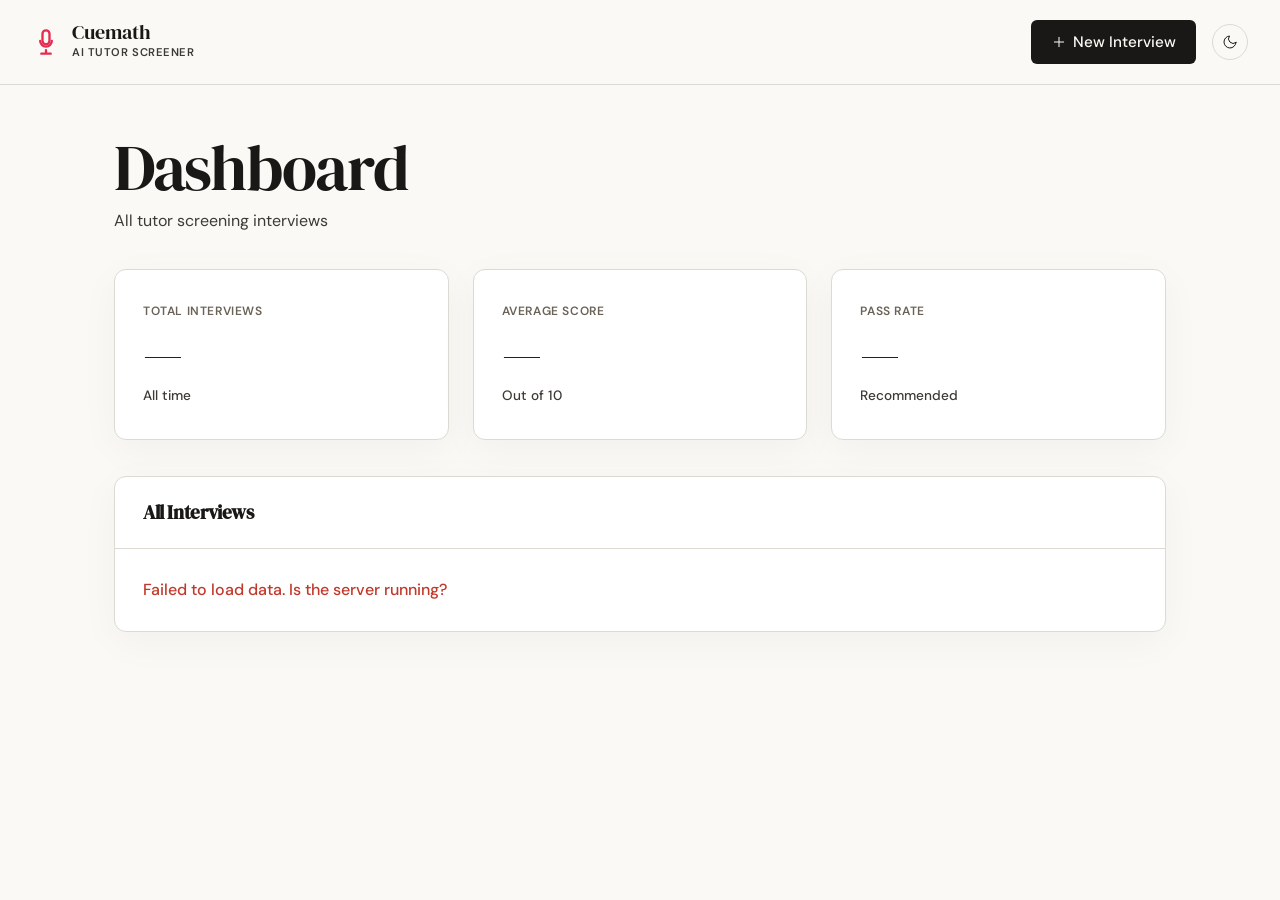
==== commit 4f8363e9: "feat(frontend): add manual light/dark theme toggle to override OS defaults" ====
--- a/frontend/dashboard.html
+++ b/frontend/dashboard.html
@@ -9,6 +9,7 @@
   <link rel="preconnect" href="https://fonts.gstatic.com" crossorigin>
   <link href="https://fonts.googleapis.com/css2?family=DM+Serif+Display:ital@0;1&family=DM+Sans:wght@400;500;600&display=swap" rel="stylesheet">
   <link rel="stylesheet" href="style.css" />
+  <script src="js/theme.js"></script>
   <style>
     .page { position: relative; z-index: 1; min-height: 100vh; }
 
@@ -133,10 +134,15 @@
         <div class="nav-sub">AI Tutor Screener</div>
       </div>
     </div>
-    <a href="index.html" class="btn btn-primary" style="padding:10px 20px">
-      <svg viewBox="0 0 24 24" fill="none" class="icon" style="width:16px;height:16px;margin-right:-4px;"><line x1="12" y1="5" x2="12" y2="19"/><line x1="5" y1="12" x2="19" y2="12"/></svg>
-      New Interview
-    </a>
+    <div style="display:flex; align-items:center; gap:16px;">
+      <a href="index.html" class="btn btn-primary" style="padding:10px 20px">
+        <svg viewBox="0 0 24 24" fill="none" class="icon" style="width:16px;height:16px;margin-right:-4px;"><line x1="12" y1="5" x2="12" y2="19"/><line x1="5" y1="12" x2="19" y2="12"/></svg>
+        New Interview
+      </a>
+      <button class="theme-toggle-btn" onclick="toggleTheme()" title="Toggle Theme">
+        <svg viewBox="0 0 24 24" fill="none" class="icon theme-toggle-icon"></svg>
+      </button>
+    </div>
   </nav>
 
   <main>
--- a/frontend/style.css
+++ b/frontend/style.css
@@ -44,29 +44,49 @@
   --transition: all 0.3s cubic-bezier(0.25, 0.8, 0.25, 1);
 }
 
-@media (prefers-color-scheme: dark) {
-  :root {
-    /* Colors - Dark Mode / "Midnight Parchment" */
-    --ink: #e6e4dd;
-    --ink-soft: #d4d1ca;
-    --ink-muted: #a3a099;
-    --ink-faint: #7a7670;
-    --paper: #1c1b19;
-    --paper-warm: #282624;
-    --paper-card: #22201e;
-    --accent: #E52b50;
-    --accent-light: #5a2d3a;
-    --danger: #e74c3c;
-    --danger-light: #5a2420;
-    --border: #3d3a36;
-    --border-soft: #4a4540;
-    
-    --accent-green: #3ab575;
-    --accent-amber: #d99341;
-    
-    --shadow-card: 0 10px 40px rgba(0, 0, 0, 0.2);
-    --shadow-hover: 0 15px 50px rgba(0, 0, 0, 0.3);
-  }
+html[data-theme="dark"] {
+  /* Colors - Dark Mode / "Midnight Parchment" */
+  --ink: #e6e4dd;
+  --ink-soft: #d4d1ca;
+  --ink-muted: #a3a099;
+  --ink-faint: #7a7670;
+  --paper: #1c1b19;
+  --paper-warm: #282624;
+  --paper-card: #22201e;
+  --accent: #E52b50;
+  --accent-light: #5a2d3a;
+  --danger: #e74c3c;
+  --danger-light: #5a2420;
+  --border: #3d3a36;
+  --border-soft: #4a4540;
+  
+  --accent-green: #3ab575;
+  --accent-amber: #d99341;
+  
+  --shadow-card: 0 10px 40px rgba(0, 0, 0, 0.2);
+  --shadow-hover: 0 15px 50px rgba(0, 0, 0, 0.3);
+}
+
+/* Theme Toggle Button */
+.theme-toggle-btn {
+  background: transparent;
+  border: 1px solid var(--border);
+  color: var(--ink);
+  width: 36px;
+  height: 36px;
+  border-radius: 50%;
+  display: flex;
+  align-items: center;
+  justify-content: center;
+  cursor: pointer;
+  transition: var(--transition);
+}
+.theme-toggle-btn:hover {
+  background: var(--paper-warm);
+}
+.theme-toggle-icon {
+  width: 18px;
+  height: 18px;
 }
 
 /* --- Reset & Base --- */
